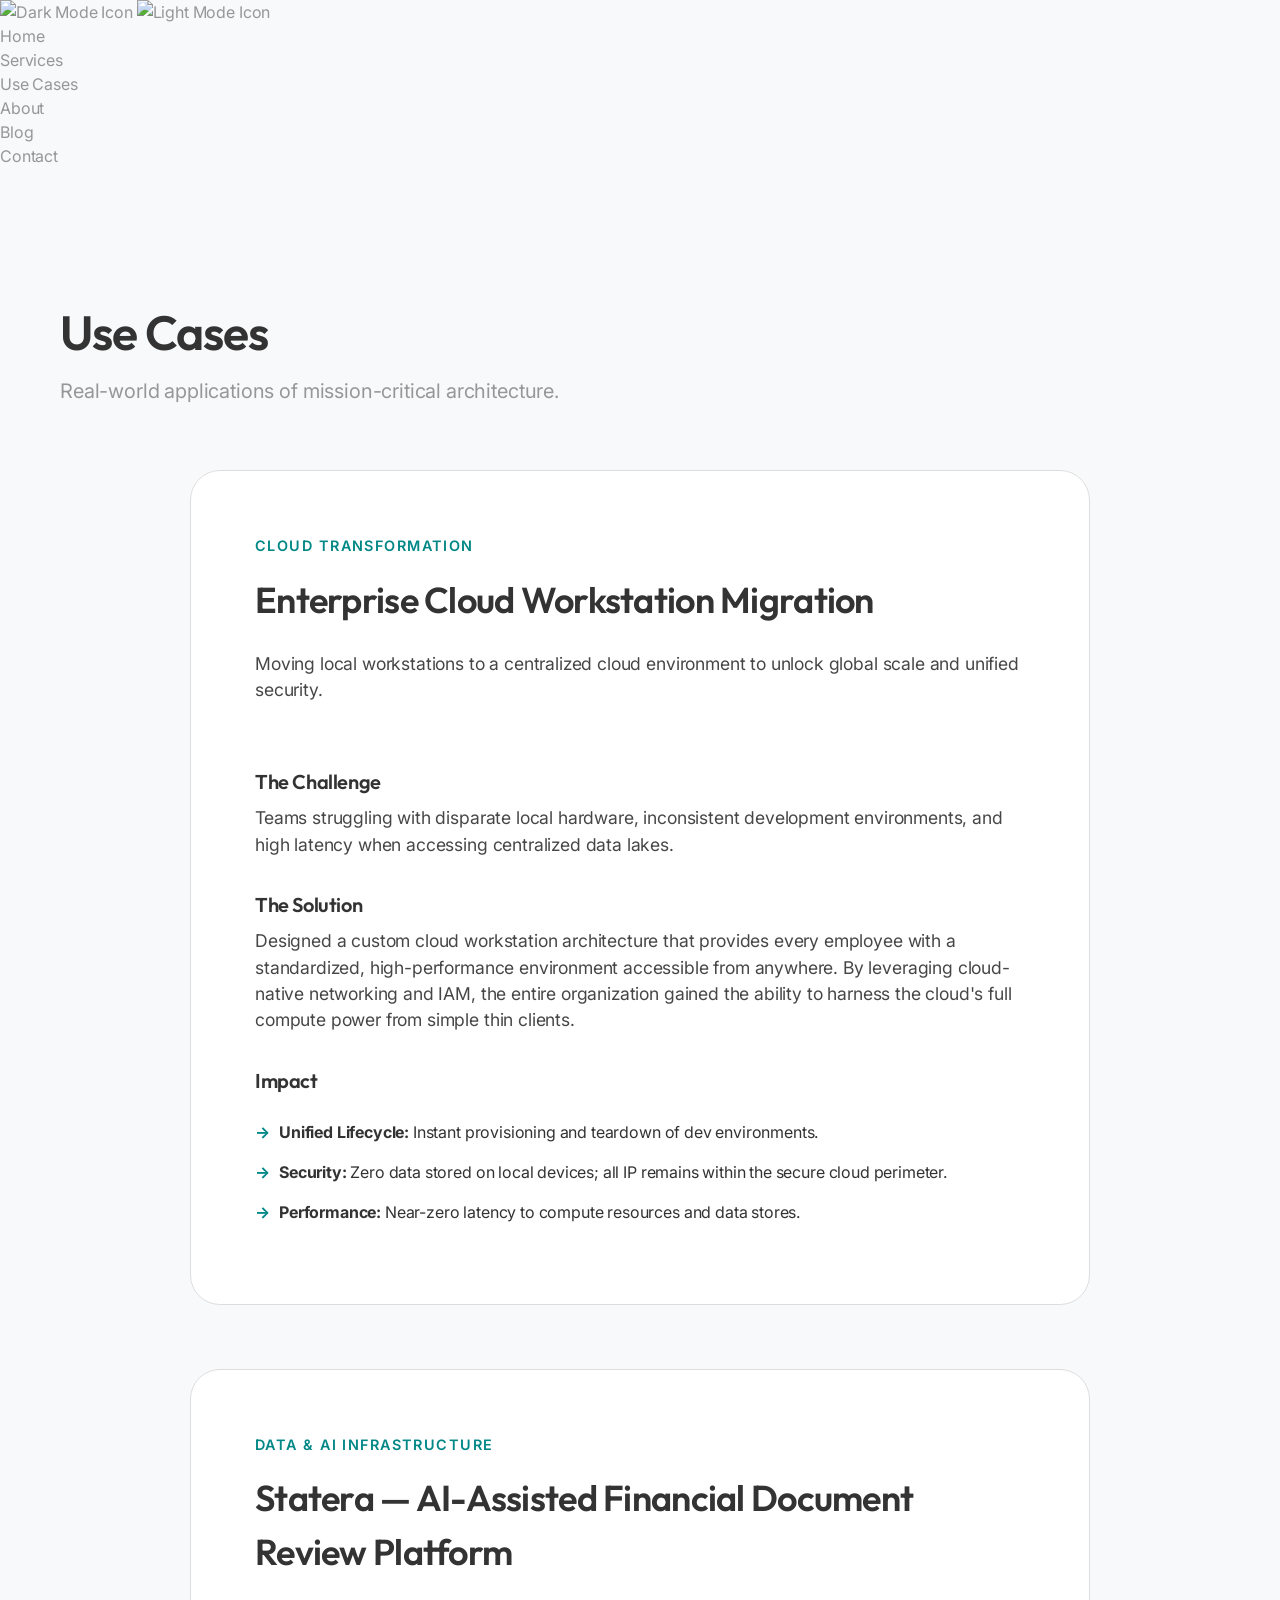
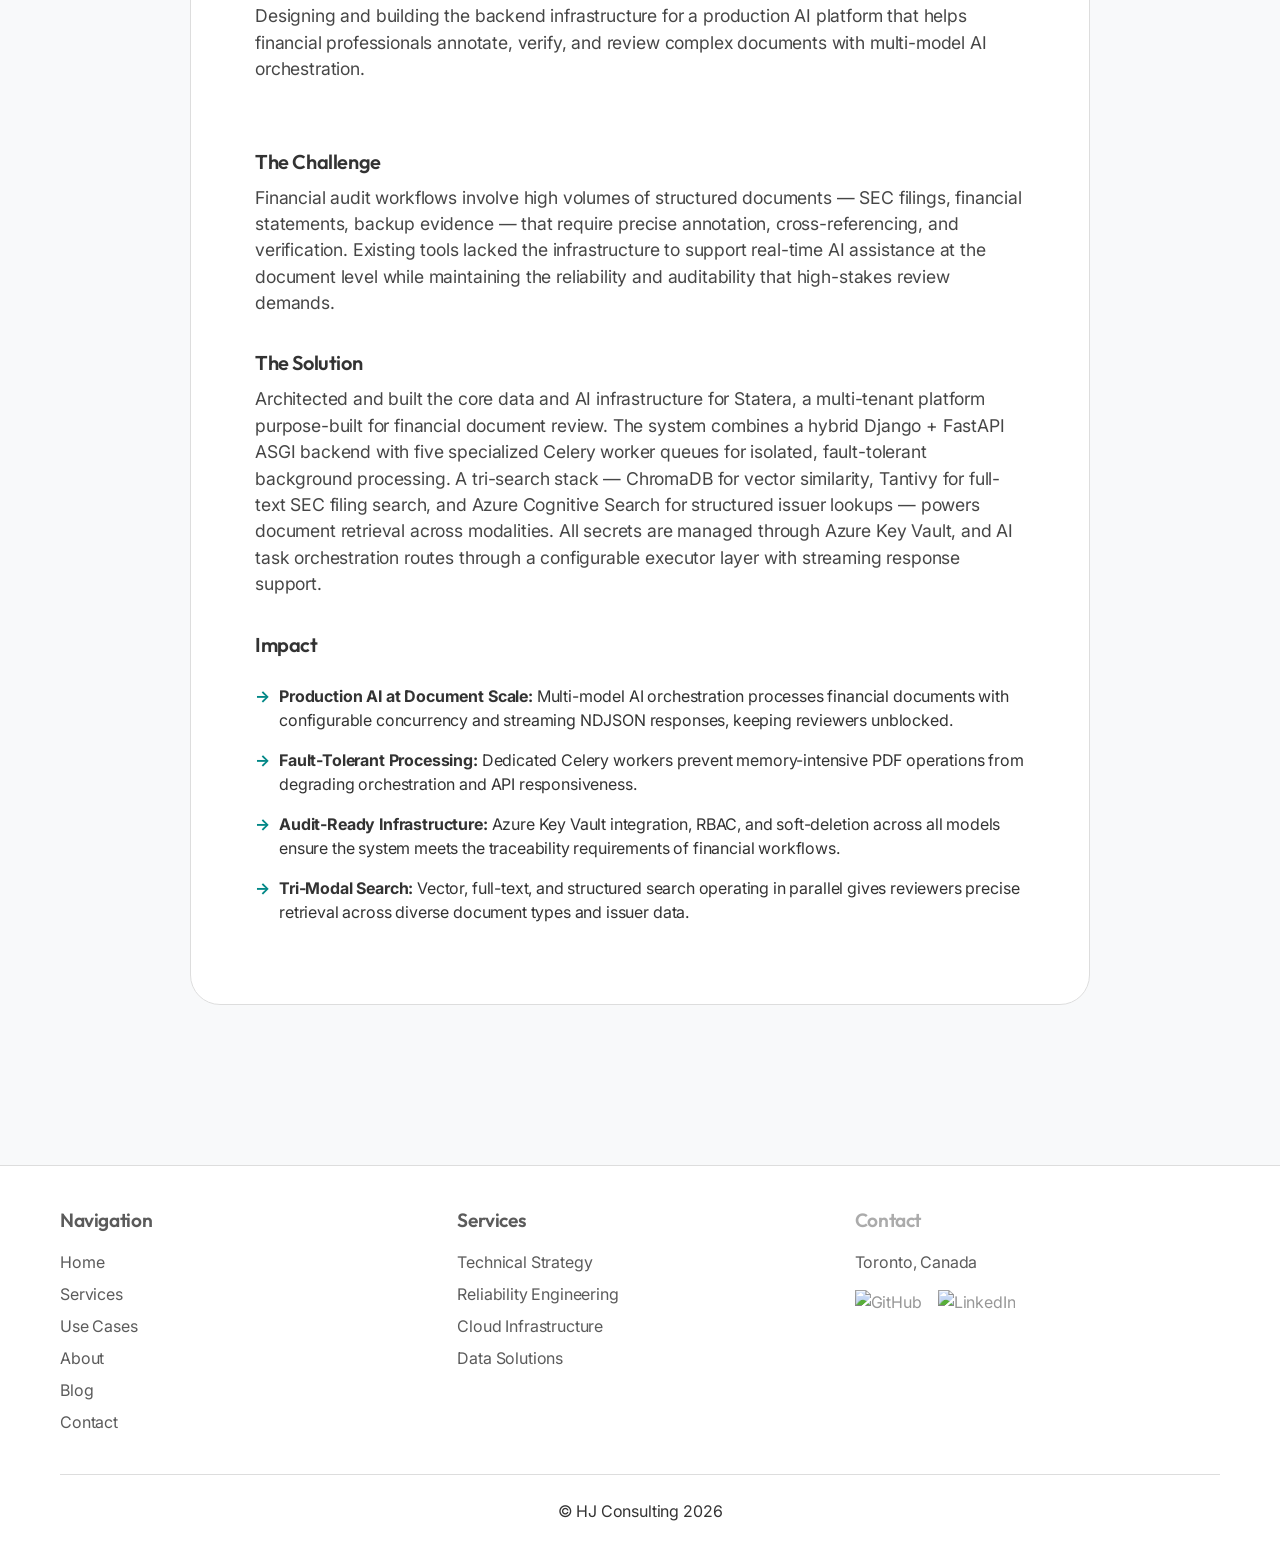
==== use-cases/index.html @ 60a9c252 "Add Statera to use cases and logos tooltip" ====
<!DOCTYPE html>
<html lang="en">

<head>
    <meta charset="UTF-8">
    <meta name="viewport" content="width=device-width, initial-scale=1.0">
    <title>Use Cases - HJ Consulting</title>

    <!-- Google Fonts for Apple-style typography -->
    <link rel="preconnect" href="https://fonts.googleapis.com">
    <link rel="preconnect" href="https://fonts.gstatic.com" crossorigin>
    <link
        href="https://fonts.googleapis.com/css2?family=Outfit:wght@300;400;600&family=Inter:wght@300;400;500;600&display=swap"
        rel="stylesheet">

    <!-- Google Analytics -->
    <script async src="https://www.googletagmanager.com/gtag/js?id=G-2MG8TTZHV6"></script>
    <script>
        window.dataLayer = window.dataLayer || [];
        function gtag() { dataLayer.push(arguments); }
        gtag('js', new Date());
        gtag('config', 'G-2MG8TTZHV6');
    </script>

    <link rel="icon" href="../favicon.ico" type="image/x-icon">
    <link rel="stylesheet" href="../styles/styles.css">
    <link rel="stylesheet" href="../styles/nav.css">

    <link rel="icon" href="../assets/icon-light-mode.svg?v=1.0" type="image/svg+xml">
    <link rel="icon" href="../assets/icon-light-mode.svg?v=1.0" type="image/png">
    <link rel="apple-touch-icon" href="../assets/icon-light-mode.svg?v=1.0">

    <!-- Open Graph Meta Tags -->
    <meta property="og:title" content="Use Cases - HJ Consulting">
    <meta property="og:description" content="Applied solutions in cloud architecture and data engineering.">
    <meta property="og:image" content="../assets/og-image.jpg">
    <meta property="og:url" content="https://hjdconsulting.ca/use-cases">
    <meta property="og:type" content="website">
    <meta property="og:site_name" content="HJ Consulting">
</head>

<body class="light-mode">
    <nav class="navbar">
        <a href="../index.html#home" class="navbar-item">
            <img src="../assets/icon-dark-mode.svg" alt="Dark Mode Icon" class="brand-icon dark-mode-icon">
            <img src="../assets/icon-light-mode.svg" alt="Light Mode Icon" class="brand-icon light-mode-icon">
        </a>
        <a href="#" class="toggle-button">
            <span class="bar"></span>
            <span class="bar"></span>
            <span class="bar"></span>
        </a>
        <div class="navbar-links">
            <ul>
                <li><a href="../index.html#home">Home</a></li>
                <li><a href="../index.html#services">Services</a></li>
                <li><a href="./index.html">Use Cases</a></li>
                <li><a href="../about/">About</a></li>
                <li><a href="../blog/">Blog</a></li>
                <li><a href="../contact/">Contact</a></li>
            </ul>
        </div>
    </nav>

    <div class="center-content">
        <div class="use-cases-container">
            <h1 class="section-title">Use Cases</h1>
            <p class="section-subtitle">Real-world applications of mission-critical architecture.</p>

            <div class="use-cases-grid">
                <!-- Workstation Migration Use Case -->
                <div class="use-case-card featured">
                    <div class="use-case-content">
                        <span class="case-tag">Cloud Transformation</span>
                        <h2>Enterprise Cloud Workstation Migration</h2>
                        <p>Moving local workstations to a centralized cloud environment to unlock global
                            scale and unified security.</p>

                        <div class="case-details">
                            <h3>The Challenge</h3>
                            <p>Teams struggling with disparate local hardware, inconsistent development environments,
                                and high latency when accessing centralized data lakes.</p>

                            <h3>The Solution</h3>
                            <p>Designed a custom cloud workstation architecture that provides every employee with a
                                standardized, high-performance environment accessible from anywhere. By leveraging
                                cloud-native networking and IAM, the entire organization gained the ability to harness
                                the cloud's full compute power from simple thin clients.</p>

                            <h3>Impact</h3>
                            <ul>
                                <li><strong>Unified Lifecycle:</strong> Instant provisioning and teardown of dev
                                    environments.</li>
                                <li><strong>Security:</strong> Zero data stored on local devices; all IP remains within
                                    the secure cloud perimeter.</li>
                                <li><strong>Performance:</strong> Near-zero latency to compute resources and data
                                    stores.</li>
                            </ul>
                        </div>
                    </div>
                </div>

                <!-- Statera Use Case -->
                <div class="use-case-card">
                    <div class="use-case-content">
                        <span class="case-tag">Data & AI Infrastructure</span>
                        <h2>Statera — AI-Assisted Financial Document Review Platform</h2>
                        <p>Designing and building the backend infrastructure for a production AI platform that helps financial professionals annotate, verify, and review complex documents with multi-model AI orchestration.</p>

                        <div class="case-details">
                            <h3>The Challenge</h3>
                            <p>Financial audit workflows involve high volumes of structured documents — SEC filings, financial statements, backup evidence — that require precise annotation, cross-referencing, and verification. Existing tools lacked the infrastructure to support real-time AI assistance at the document level while maintaining the reliability and auditability that high-stakes review demands.</p>

                            <h3>The Solution</h3>
                            <p>Architected and built the core data and AI infrastructure for Statera, a multi-tenant platform purpose-built for financial document review. The system combines a hybrid Django + FastAPI ASGI backend with five specialized Celery worker queues for isolated, fault-tolerant background processing. A tri-search stack — ChromaDB for vector similarity, Tantivy for full-text SEC filing search, and Azure Cognitive Search for structured issuer lookups — powers document retrieval across modalities. All secrets are managed through Azure Key Vault, and AI task orchestration routes through a configurable executor layer with streaming response support.</p>

                            <h3>Impact</h3>
                            <ul>
                                <li><strong>Production AI at Document Scale:</strong> Multi-model AI orchestration processes financial documents with configurable concurrency and streaming NDJSON responses, keeping reviewers unblocked.</li>
                                <li><strong>Fault-Tolerant Processing:</strong> Dedicated Celery workers prevent memory-intensive PDF operations from degrading orchestration and API responsiveness.</li>
                                <li><strong>Audit-Ready Infrastructure:</strong> Azure Key Vault integration, RBAC, and soft-deletion across all models ensure the system meets the traceability requirements of financial workflows.</li>
                                <li><strong>Tri-Modal Search:</strong> Vector, full-text, and structured search operating in parallel gives reviewers precise retrieval across diverse document types and issuer data.</li>
                            </ul>
                        </div>
                    </div>
                </div>

                <!-- Add more use cases here later -->
            </div>
        </div>
    </div>

    <footer class="footer">
        <div class="footer-content">
            <div class="footer-links">
                <div class="footer-nav">
                    <h4>Navigation</h4>
                    <ul>
                        <li><a href="../index.html#home">Home</a></li>
                        <li><a href="../index.html#services">Services</a></li>
                        <li><a href="./index.html">Use Cases</a></li>
                        <li><a href="../about/">About</a></li>
                        <li><a href="../blog/">Blog</a></li>
                        <li><a href="../contact/">Contact</a></li>
                    </ul>
                </div>
                <div class="footer-services">
                    <h4>Services</h4>
                    <ul>
                        <li><a href="../index.html#services">Technical Strategy</a></li>
                        <li><a href="../index.html#services">Reliability Engineering</a></li>
                        <li><a href="../index.html#services">Cloud Infrastructure</a></li>
                        <li><a href="../index.html#services">Data Solutions</a></li>
                    </ul>
                </div>
                <div class="footer-contact">
                    <h4><a href="../contact/index.html">Contact</a></h4>
                    <p>Toronto, Canada</p>
                    <div class="social-links footer-social">
                        <a href="https://github.com/HJ-Data-Consulting" target="_blank">
                            <img src="../assets/github-light.svg" alt="GitHub" class="icon">
                        </a>
                        <a href="https://www.linkedin.com/company/hj-data-consulting/" target="_blank">
                            <img src="../assets/linkedin-light.svg" alt="LinkedIn" class="icon">
                        </a>
                    </div>
                </div>
            </div>
            <div class="footer-bottom">
                <p>© HJ Consulting <span id="currentYear"></span></p>
            </div>
        </div>
    </footer>

    <canvas id="neural-network"></canvas>
    <script src="../scripts/neural-network.js"></script>
    <script src="../scripts/nav.js"></script>
    <script>
        document.getElementById('currentYear').textContent = new Date().getFullYear();
    </script>
</body>

</html>
---- styles/styles.css ----
:root {
  --bg-color: #ffffff;
  --text-color: #1d1d1f;
  /* Apple's near-black */
  --accent-color: #86868b;
  /* Apple's gray */
  --secondary-color: #0071e3;
  /* Apple's blue */
  --card-bg: #f5f5f7;
  /* Apple's light gray background */
  --border-color: #d2d2d7;
  --hover-color: #e8e8ed;
  --glass-bg: rgba(255, 255, 255, 0.7);
}

/* Dark mode class for theme switching */
.dark-mode {
  --bg-color: #000000;
  --text-color: #f5f5f7;
  --accent-color: #86868b;
  --secondary-color: #2997ff;
  --card-bg: #1c1c1e;
  --border-color: #38383a;
  --hover-color: #2c2c2e;
  --glass-bg: rgba(0, 0, 0, 0.7);
}

/* Light mode class for explicit theme switching */
.light-mode {
  --bg-color: #f8f9fa;
  --text-color: #333;
  --accent-color: #979797;
  --secondary-color: #018786;
  --card-bg: #fff;
  --border-color: #ddd;
  --hover-color: #eaeaea;
}

* {
  box-sizing: border-box;
  margin: 0;
  padding: 0;
}

html {
  scroll-behavior: smooth;
}

body {
  font-family: 'Inter', -apple-system, BlinkMacSystemFont, sans-serif;
  -webkit-font-smoothing: antialiased;
  line-height: 1.5;
  background-color: var(--bg-color);
  color: var(--text-color);
  transition: background-color 0.3s ease, color 0.3s ease;
  position: relative;
  letter-spacing: -0.01em;
}

h1,
h2,
h3,
h4,
h5,
h6 {
  font-family: 'Outfit', sans-serif;
  font-weight: 600;
  margin-bottom: 1rem;
  letter-spacing: -0.02em;
}

h1 {
  font-size: 2.5rem;
}

h2 {
  font-size: 2rem;
}

h3 {
  font-size: 1.5rem;
}

h4 {
  font-size: 1.25rem;
  opacity: 0.8;
  font-weight: normal;
  margin-top: -0.5rem;
  margin-bottom: 2rem;
}

p {
  margin-bottom: 1rem;
}

a {
  color: var(--accent-color);
  text-decoration: none;
}

hr {
  border: none;
  border-top: 1px solid var(--border-color);
  margin: 1.5rem auto;
  width: 100%;
}

/* Canvas for Neural Network */
#neural-network {
  position: fixed;
  top: 0;
  left: 0;
  width: 100%;
  height: 100%;
  z-index: -1;
  opacity: 0.15;
}

/* Main container */
.center-content {
  max-width: 1200px;
  margin: 0 auto;
  padding: 0 20px;
}

/* Hero Section */
.hero-container {
  height: 100vh;
  display: flex;
  justify-content: center;
  align-items: center;
  text-align: center;
}

.hero {
  max-width: 800px;
  padding: 2rem;
  background-color: var(--bg-color);
}

.hero h1 {
  font-size: 3rem;
  margin-bottom: 0.5rem;
}

.typewriter {
  font-size: 1.5rem;
  overflow: hidden;
  border-right: 0.15em solid var(--accent-color);
  white-space: nowrap;
  margin: 0 auto;
  letter-spacing: 0.15em;
  animation: typing 3.5s steps(40, end), blink-caret 0.75s step-end infinite;
}

@keyframes typing {
  from {
    width: 0
  }

  to {
    width: 100%
  }
}

@keyframes blink-caret {

  from,
  to {
    border-color: transparent
  }

  50% {
    border-color: var(--accent-color)
  }
}

.social-links {
  display: flex;
  justify-content: center;
  gap: 1rem;
  margin: 1rem 0;
}

.icon {
  width: 24px;
  height: 24px;
  transition: transform 0.3s ease;
}

.icon:hover {
  transform: scale(1.2);
}

.hero-paragraph {
  max-width: 600px;
  margin: 0 auto 1.5rem;
  font-size: 1.2rem;
  line-height: 1.8;
}

.cta-buttons {
  display: flex;
  justify-content: center;
  gap: 1rem;
  margin-top: 2rem;
}

.cta-button {
  padding: 14px 28px;
  border-radius: 980px;
  /* Apple-style rounded pills */
  font-size: 1rem;
  font-weight: 500;
  transition: all 0.2s cubic-bezier(0.4, 0, 0.2, 1);
  cursor: pointer;
}

.cta-button.primary {
  background-color: var(--text-color);
  color: var(--bg-color);
}

.cta-button.secondary {
  background-color: transparent;
  border: 1.5px solid var(--text-color);
  color: var(--text-color);
}

.cta-button:hover {
  transform: scale(1.02);
  opacity: 0.9;
}

/* Services Section */
.services-container {
  padding: 6rem 0;
  text-align: center;
}

.services-grid {
  display: grid;
  grid-template-columns: repeat(4, 1fr);
  gap: 1rem;
  margin-top: 3rem;
}

.service-card {
  background-color: var(--card-bg);
  border-radius: 20px;
  border: 1px solid var(--border-color);
  transition: transform 0.3s cubic-bezier(0.4, 0, 0.2, 1), box-shadow 0.3s ease;
  height: 100%;
  display: flex;
  flex-direction: column;
  padding: 2.5rem;
}

.service-card:hover {
  transform: scale(1.02);
  box-shadow: 0 20px 40px rgba(0, 0, 0, 0.05);
}

.service-card-content {
  text-align: left;
  flex-grow: 1;
  display: flex;
  flex-direction: column;
}

.service-card-content h3 {
  margin-bottom: 1rem;
  font-size: 1.2rem;
  color: black;
}

.service-card-content ul {
  list-style: none;
  padding: 0;
  margin: 0;
}

.service-card-content li {
  margin-bottom: 0.75rem;
  font-size: 0.9rem;
  line-height: 1.5;
  padding-left: 1.5rem;
  position: relative;
}

.service-card-content li::before {
  content: "•";
  color: var(--accent-color);
  font-weight: bold;
  position: absolute;
  left: 0;
}

/* About Section */
.about-container {
  padding: 6rem 0;
  text-align: center;
}

.about-content {
  display: flex;
  flex-direction: column;
  align-items: center;
  gap: 2rem;
  margin-top: 2rem;
}

.about-text {
  max-width: 800px;
  text-align: left;
}

.about-text p {
  margin-bottom: 1.5rem;
  font-size: 1.1rem;
  line-height: 1.8;
}

.tech-stack {
  display: flex;
  flex-wrap: wrap;
  gap: 0.5rem;
  margin-top: 1rem;
}

.tech-tag {
  background-color: var(--accent-color);
  color: white;
  padding: 0.5rem 1rem;
  border-radius: 20px;
  font-size: 0.9rem;
}

/* Contact Section */
.contact-section {
  padding: 6rem 0;
  text-align: center;
}

.contact-paragraph {
  max-width: 600px;
  margin: 0 auto 2rem;
  font-size: 1.1rem;
}

.contact-form {
  max-width: 600px;
  margin: 0 auto;
}

.form-group {
  margin-bottom: 1.5rem;
}

.contact-form input,
.contact-form select,
.contact-form textarea {
  width: 100%;
  padding: 1rem;
  border: 2px solid var(--border-color);
  border-radius: 4px;
  background-color: var(--card-bg);
  color: var(--text-color);
  font-family: 'Consolas', 'Courier New', monospace;
  font-size: 1rem;
}

.contact-form textarea {
  height: 150px;
  resize: vertical;
}

.submit-btn {
  background-color: var(--accent-color);
  color: white;
  padding: 1rem 2rem;
  border: none;
  border-radius: 4px;
  font-size: 1rem;
  font-weight: 600;
  cursor: pointer;
  transition: all 0.3s ease;
}

.submit-btn:hover {
  background-color: var(--secondary-color);
  transform: translateY(-2px);
}

.contact-info {
  display: flex;
  justify-content: center;
  gap: 2rem;
  margin-top: 3rem;
}

.contact-item {
  display: flex;
  align-items: center;
  gap: 0.5rem;
}

.contact-icon {
  font-size: 1.5rem;
}

/* Footer */
.footer {
  width: 100%;
  background-color: var(--card-bg);
  border-top: 1px solid var(--border-color);
  padding: 3rem 0 1rem;
  margin-top: 2rem;
}

.footer-content {
  max-width: 1200px;
  margin: 0 auto;
  padding: 0 20px;
}

.footer-links {
  display: grid;
  grid-template-columns: repeat(auto-fit, minmax(200px, 1fr));
  gap: 2rem;
  margin-bottom: 2rem;
}

.footer h4 {
  font-size: 1.2rem;
  margin-bottom: 1rem;
  font-weight: 600;
}

.footer-nav ul,
.footer-services ul {
  list-style: none;
}

.footer-nav li,
.footer-services li {
  margin-bottom: 0.5rem;
}

.footer-nav a,
.footer-services a {
  color: var(--text-color);
  opacity: 0.8;
  transition: opacity 0.3s ease;
}

.footer-nav a:hover,
.footer-services a:hover {
  opacity: 1;
  text-decoration: underline;
}

.footer-contact p {
  margin-bottom: 0.5rem;
  opacity: 0.8;
}

.footer-social {
  margin-top: 1rem;
  justify-content: flex-start;
}

.footer-bottom {
  display: flex;
  justify-content: center;
  /* Changed from space-between to center */
  align-items: center;
  padding-top: 1.5rem;
  border-top: 1px solid var(--border-color);
}

/* Form status messages */
#form-status {
  margin-bottom: 1.5rem;
}

.success-message {
  background-color: rgba(25, 135, 84, 0.1);
  color: #198754;
  padding: 1rem;
  border-radius: 4px;
  border-left: 4px solid #198754;
  margin-bottom: 1.5rem;
}

.error-message {
  background-color: rgba(220, 53, 69, 0.1);
  color: #dc3545;
  padding: 1rem;
  border-radius: 4px;
  border-left: 4px solid #dc3545;
  margin-bottom: 1.5rem;
}

/* Hide honeypot field */
.website-field {
  opacity: 0;
  position: absolute;
  top: 0;
  left: 0;
  height: 0;
  width: 0;
  z-index: -1;
}

/* Trusted By Section */
.trusted-by-container {
  padding: 4rem 0;
  text-align: center;
  background-color: var(--bg-color);
  border-bottom: 1px solid var(--border-color);
}

.trusted-by-content {
  max-width: 1000px;
  margin: 0 auto;
}

.trusted-by-text {
  font-size: 1.1rem;
  margin-bottom: 2rem;
  opacity: 0.8;
  font-weight: 500;
}

.company-logos {
  display: grid;
  grid-template-columns: repeat(4, 1fr);
  gap: 2rem;
  align-items: center;
  justify-items: center;
}

.company-logo-link {
  display: flex;
  align-items: center;
  justify-content: center;
  position: relative;
  transition: transform 0.3s ease, opacity 0.3s ease;
}

.company-logo-link:hover {
  transform: translateY(-5px);
  opacity: 0.8;
}

.company-logo-link::after {
  content: attr(data-tooltip);
  position: absolute;
  bottom: calc(100% + 8px);
  left: 50%;
  transform: translateX(-50%);
  background-color: var(--text-color, #111);
  color: var(--bg-color, #fff);
  font-size: 0.75rem;
  font-weight: 500;
  white-space: nowrap;
  padding: 4px 10px;
  border-radius: 4px;
  pointer-events: none;
  opacity: 0;
  transition: opacity 0.2s ease;
}

.company-logo-link:hover::after {
  opacity: 1;
}

.company-logo {
  max-width: 120px;
  max-height: 60px;
  width: auto;
  height: auto;
  object-fit: contain;
  filter: grayscale(100%);
  transition: filter 0.3s ease;
  background-color: transparent;
}

.company-logo:hover {
  filter: grayscale(0%);
}

/* Debug styling for missing images */
.company-logo[src*="AWTO.svg"] {
  border: 1px dashed var(--border-color);
  min-width: 80px;
  min-height: 40px;
}

/* Responsive Design */
@media (max-width: 1024px) {
  .services-grid {
    grid-template-columns: repeat(2, 1fr);
  }

  .company-logos {
    grid-template-columns: repeat(2, 1fr);
    gap: 1.5rem;
  }
}

@media (max-width: 768px) {
  .hero h1 {
    font-size: 2.5rem;
  }

  .services-grid {
    grid-template-columns: 1fr;
  }

  .typewriter {
    font-size: 1.2rem;
  }

  .hero-paragraph {
    font-size: 1rem;
  }

  .cta-buttons {
    flex-direction: column;
    align-items: center;
    gap: 1rem;
  }

  .cta-button {
    width: auto;
    min-width: 200px;
  }

  .contact-info {
    flex-direction: column;
    gap: 1rem;
  }

  .footer-links {
    grid-template-columns: 1fr;
    gap: 1.5rem;
  }

  .footer-bottom {
    flex-direction: column;
    gap: 1rem;
    align-items: center;
  }

  .company-logos {
    grid-template-columns: 1fr;
    gap: 1rem;
  }

  .company-logo {
    max-width: 150px;
  }
}

/* Use Cases Section */
.use-cases-container {
  padding: 8rem 0;
}

.section-title {
  font-size: 3rem;
  margin-bottom: 0.5rem;
  font-family: 'Outfit', sans-serif;
}

.section-subtitle {
  font-size: 1.25rem;
  color: var(--accent-color);
  margin-bottom: 4rem;
}

.use-cases-grid {
  display: flex;
  flex-direction: column;
  gap: 4rem;
}

.use-case-card {
  background-color: var(--card-bg);
  border-radius: 30px;
  border: 1px solid var(--border-color);
  overflow: hidden;
  display: block;
  /* Removed grid */
  transition: transform 0.3s cubic-bezier(0.4, 0, 0.2, 1);
  max-width: 900px;
  margin: 0 auto;
}

.use-case-card:hover {
  transform: translateY(-5px);
  box-shadow: 0 20px 40px rgba(0, 0, 0, 0.05);
}

.use-case-image-wrapper {
  width: 100%;
  height: 100%;
  background-color: #000;
  display: flex;
  align-items: center;
  justify-content: center;
}

.use-case-image {
  width: 100%;
  height: 100%;
  object-fit: cover;
}

.use-case-content {
  padding: 4rem;
  display: flex;
  flex-direction: column;
  justify-content: center;
}

.case-tag {
  color: var(--secondary-color);
  font-weight: 600;
  font-size: 0.9rem;
  text-transform: uppercase;
  letter-spacing: 0.1em;
  margin-bottom: 1rem;
}

.use-case-content h2 {
  font-size: 2.25rem;
  margin-bottom: 1.5rem;
  font-family: 'Outfit', sans-serif;
}

.use-case-content p {
  font-size: 1.1rem;
  color: var(--text-color);
  opacity: 0.9;
  margin-bottom: 2rem;
}

.case-details h3 {
  font-size: 1.25rem;
  margin-top: 2rem;
  margin-bottom: 0.5rem;
  font-family: 'Outfit', sans-serif;
}

.case-details ul {
  list-style: none;
  margin-top: 1.5rem;
}

.case-details li {
  margin-bottom: 1rem;
  padding-left: 1.5rem;
  position: relative;
}

.case-details li::before {
  content: '→';
  position: absolute;
  left: 0;
  color: var(--secondary-color);
  font-weight: bold;
}

@media (max-width: 1024px) {
  .use-case-card {
    grid-template-columns: 1fr;
  }

  .use-case-image-wrapper {
    height: 300px;
  }

  .use-case-content {
    padding: 2.5rem;
  }
}

/* Homepage Use Cases Preview */
.use-cases-preview-container {
  padding: 6rem 0;
  text-align: center;
}

.use-case-preview-card {
  max-width: 800px;
  margin: 3rem auto;
  background-color: var(--card-bg);
  padding: 3rem;
  border-radius: 20px;
  border: 1px solid var(--border-color);
  text-align: left;
  transition: transform 0.3s cubic-bezier(0.4, 0, 0.2, 1);
}

.use-case-preview-card:hover {
  transform: scale(1.02);
  box-shadow: 0 10px 30px rgba(0, 0, 0, 0.05);
}

.use-case-preview-card h3 {
  font-size: 1.75rem;
  margin-bottom: 1rem;
  font-family: 'Outfit', sans-serif;
}

.text-link {
  color: var(--secondary-color);
  font-weight: 600;
  display: inline-block;
  margin-top: 1rem;
  transition: opacity 0.2s ease;
}

.text-link:hover {
  opacity: 0.8;
  text-decoration: underline;
}

.cta-container {
  margin-top: 2rem;
}
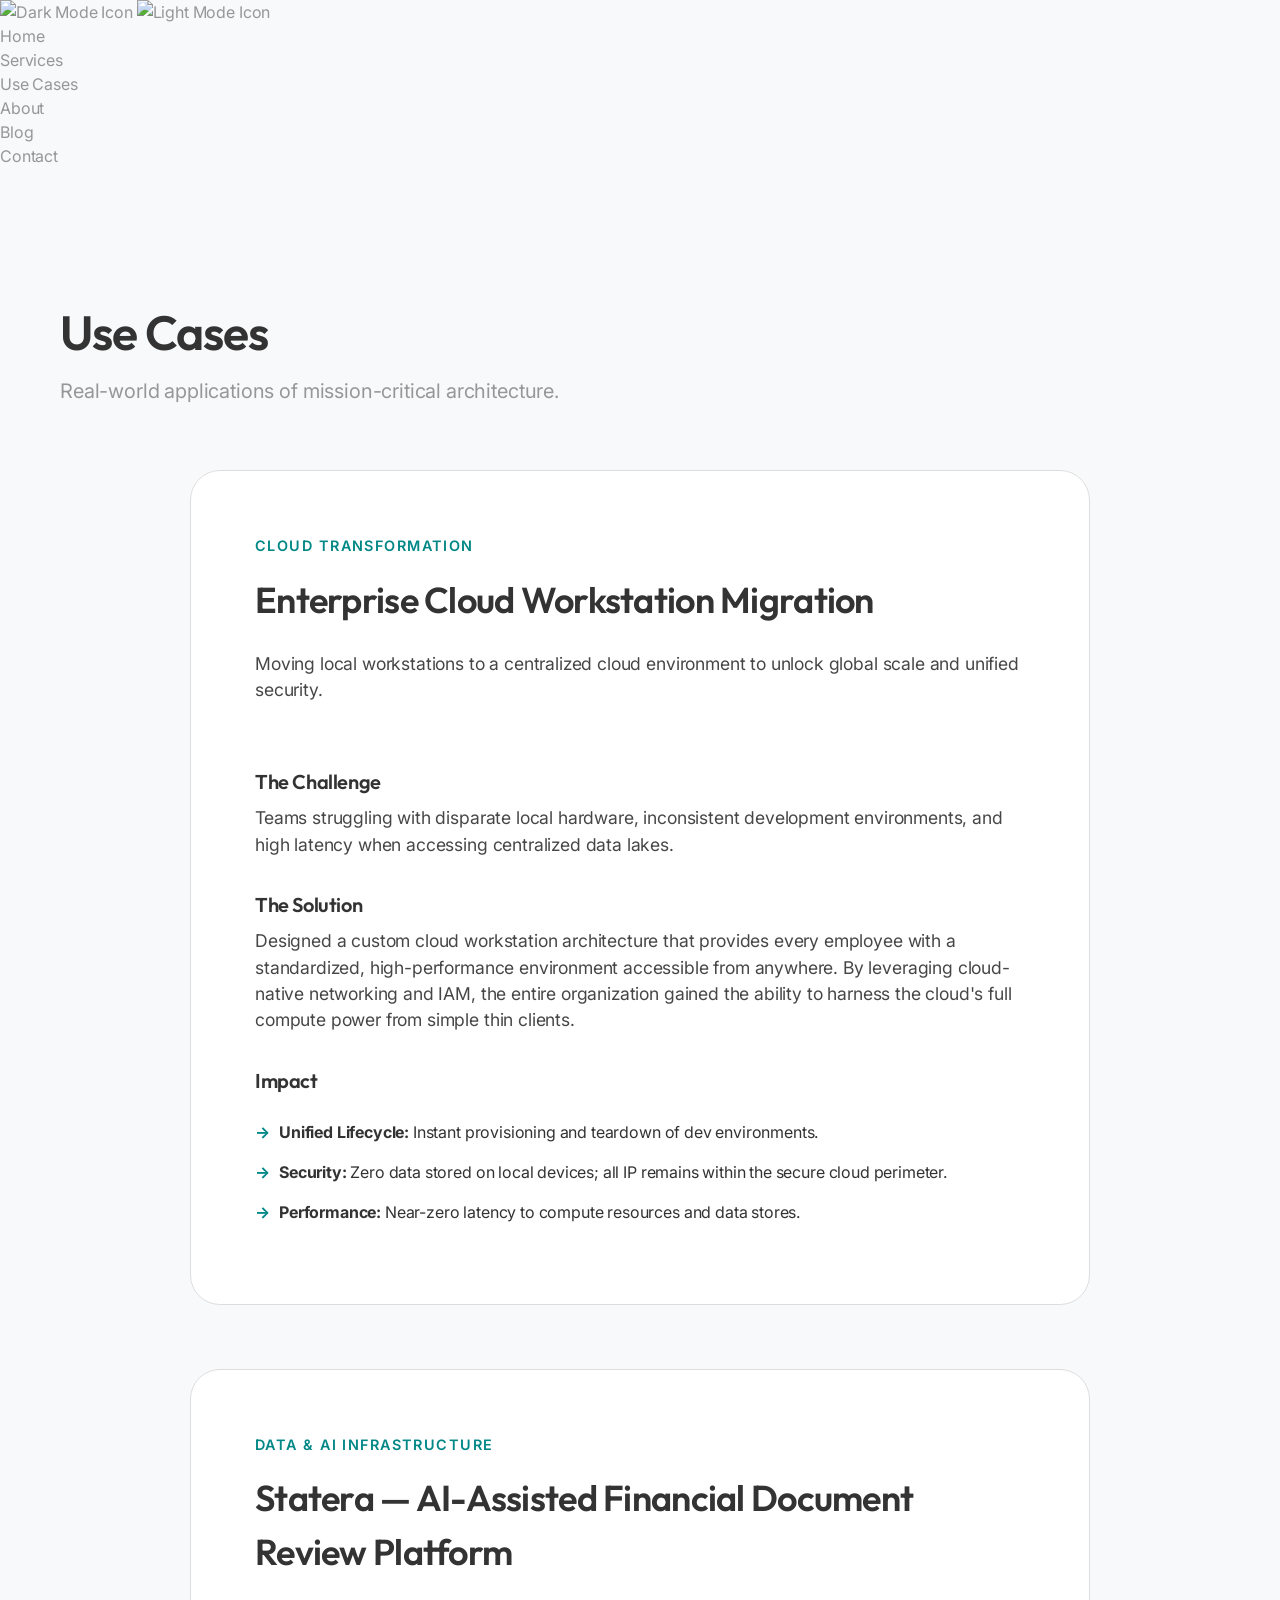
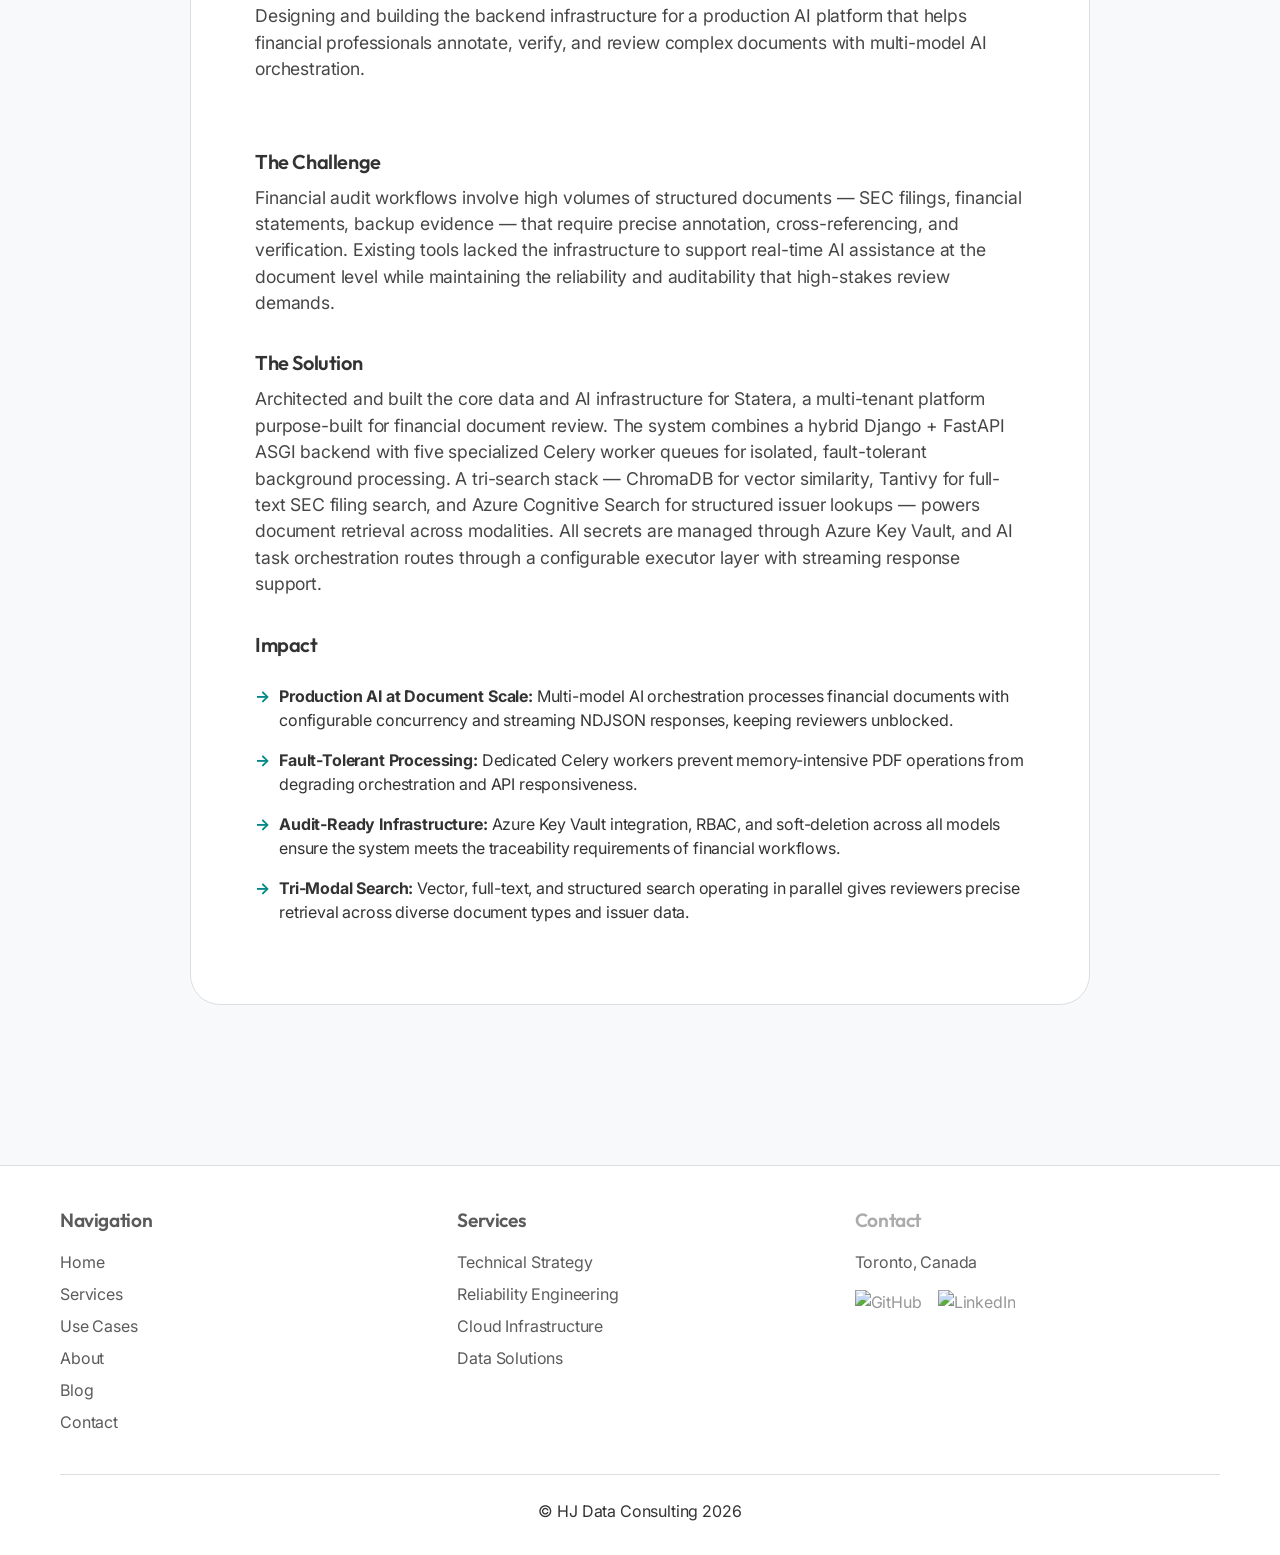
==== commit 54c67bc0: "Update logo behaviour. Statera logo" ====
--- a/use-cases/index.html
+++ b/use-cases/index.html
@@ -4,7 +4,7 @@
 <head>
     <meta charset="UTF-8">
     <meta name="viewport" content="width=device-width, initial-scale=1.0">
-    <title>Use Cases - HJ Consulting</title>
+    <title>Use Cases - HJ Data Consulting</title>
 
     <!-- Google Fonts for Apple-style typography -->
     <link rel="preconnect" href="https://fonts.googleapis.com">
@@ -31,12 +31,12 @@
     <link rel="apple-touch-icon" href="../assets/icon-light-mode.svg?v=1.0">
 
     <!-- Open Graph Meta Tags -->
-    <meta property="og:title" content="Use Cases - HJ Consulting">
+    <meta property="og:title" content="Use Cases - HJ Data Consulting">
     <meta property="og:description" content="Applied solutions in cloud architecture and data engineering.">
     <meta property="og:image" content="../assets/og-image.jpg">
     <meta property="og:url" content="https://hjdconsulting.ca/use-cases">
     <meta property="og:type" content="website">
-    <meta property="og:site_name" content="HJ Consulting">
+    <meta property="og:site_name" content="HJ Data Consulting">
 </head>
 
 <body class="light-mode">
@@ -167,7 +167,7 @@
                 </div>
             </div>
             <div class="footer-bottom">
-                <p>© HJ Consulting <span id="currentYear"></span></p>
+                <p>© HJ Data Consulting <span id="currentYear"></span></p>
             </div>
         </div>
     </footer>
--- a/styles/styles.css
+++ b/styles/styles.css
@@ -130,6 +130,8 @@
   justify-content: center;
   align-items: center;
   text-align: center;
+  padding-top: 72px;
+  box-sizing: border-box;
 }
 
 .hero {
@@ -519,10 +521,16 @@
   text-align: center;
   background-color: var(--bg-color);
   border-bottom: 1px solid var(--border-color);
+  width: 100vw;
+  position: relative;
+  left: 50%;
+  right: 50%;
+  margin-left: -50vw;
+  margin-right: -50vw;
 }
 
 .trusted-by-content {
-  max-width: 1000px;
+  width: 100%;
   margin: 0 auto;
 }
 
@@ -533,12 +541,38 @@
   font-weight: 500;
 }
 
+.company-logos-track {
+  display: flex;
+  flex-direction: row;
+  flex-wrap: nowrap;
+  gap: 0;
+  align-items: center;
+  width: max-content;
+  user-select: none;
+  -webkit-user-select: none;
+}
+
+.company-logos-track img {
+  pointer-events: none;
+}
+
 .company-logos {
-  display: grid;
-  grid-template-columns: repeat(4, 1fr);
-  gap: 2rem;
-  align-items: center;
-  justify-items: center;
+  overflow-x: scroll;
+  overflow-y: visible;
+  padding: 2.5rem 0 1rem;
+  scrollbar-width: none;
+  -webkit-overflow-scrolling: touch;
+  mask-image: linear-gradient(to right, transparent, black 10%, black 90%, transparent);
+  -webkit-mask-image: linear-gradient(to right, transparent, black 10%, black 90%, transparent);
+  cursor: grab;
+}
+
+.company-logos:active {
+  cursor: grabbing;
+}
+
+.company-logos::-webkit-scrollbar {
+  display: none;
 }
 
 .company-logo-link {
@@ -546,6 +580,9 @@
   align-items: center;
   justify-content: center;
   position: relative;
+  flex: 0 0 33.333vw;
+  padding: 0 3rem;
+  box-sizing: border-box;
   transition: transform 0.3s ease, opacity 0.3s ease;
 }
 
@@ -556,10 +593,11 @@
 
 .company-logo-link::after {
   content: attr(data-tooltip);
-  position: absolute;
-  bottom: calc(100% + 8px);
+  position: fixed;
+  bottom: auto;
   left: 50%;
-  transform: translateX(-50%);
+  top: auto;
+  transform: translateX(-50%) translateY(-100%);
   background-color: var(--text-color, #111);
   color: var(--bg-color, #fff);
   font-size: 0.75rem;
@@ -570,6 +608,7 @@
   pointer-events: none;
   opacity: 0;
   transition: opacity 0.2s ease;
+  z-index: 200;
 }
 
 .company-logo-link:hover::after {
@@ -577,8 +616,8 @@
 }
 
 .company-logo {
-  max-width: 120px;
-  max-height: 60px;
+  max-width: 160px;
+  max-height: 80px;
   width: auto;
   height: auto;
   object-fit: contain;
@@ -604,10 +643,7 @@
     grid-template-columns: repeat(2, 1fr);
   }
 
-  .company-logos {
-    grid-template-columns: repeat(2, 1fr);
-    gap: 1.5rem;
-  }
+  /* company-logos stays horizontal scroll at all breakpoints */
 }
 
 @media (max-width: 768px) {
@@ -654,13 +690,12 @@
     align-items: center;
   }
 
-  .company-logos {
-    grid-template-columns: 1fr;
-    gap: 1rem;
+  .company-logo-link {
+    flex: 0 0 50vw;
   }
 
   .company-logo {
-    max-width: 150px;
+    max-width: 100px;
   }
 }
 
